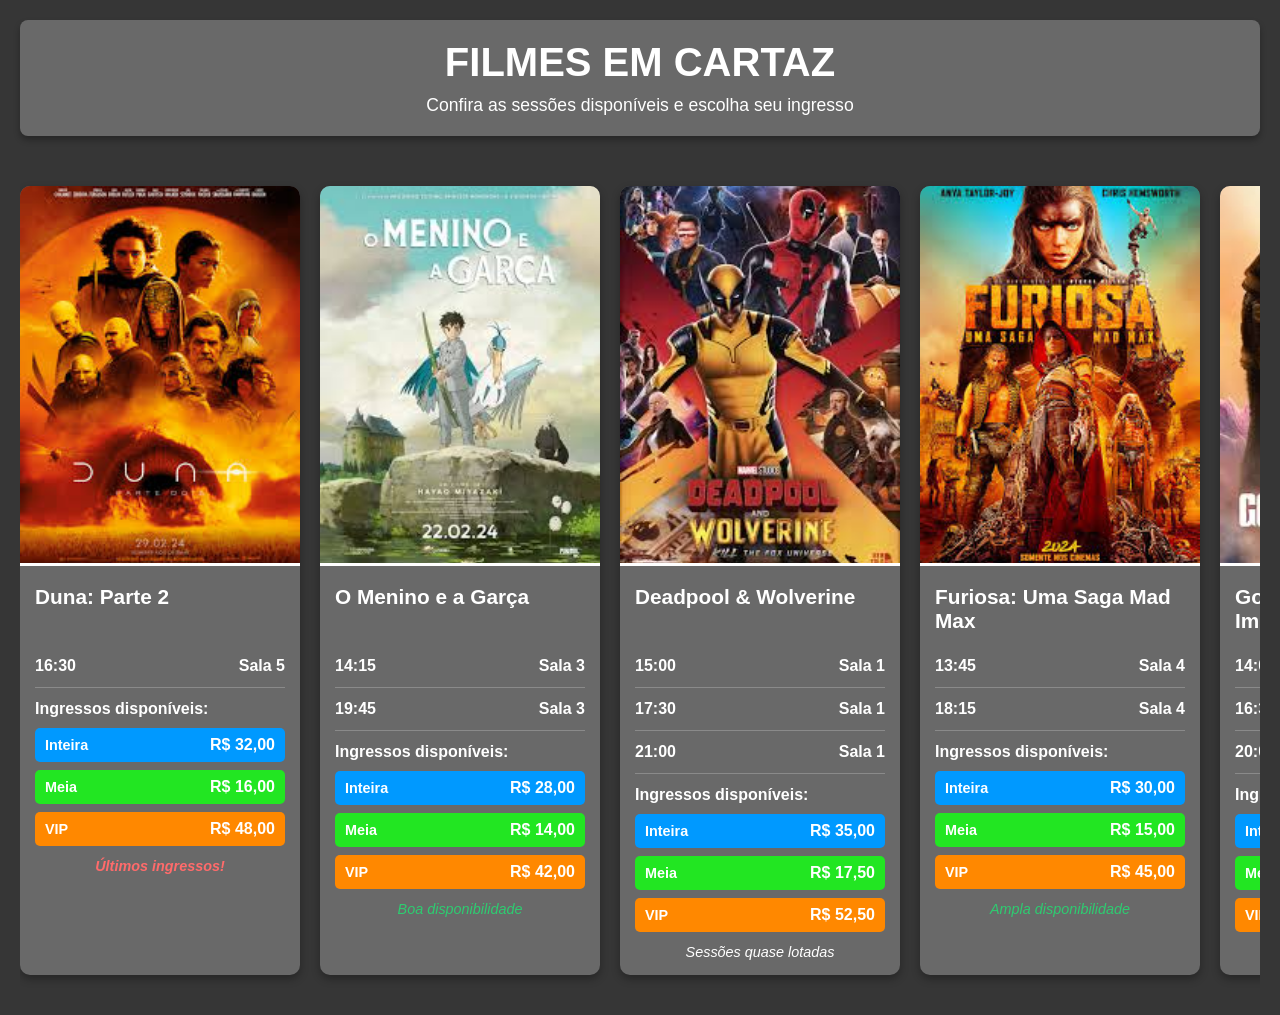
==== index.html @ 804a8ec3 "subindo o codigo front-end" ====
<!DOCTYPE html>
<html lang="pt-BR">
<head>
    <meta charset="UTF-8">
    <meta name="viewport" content="width=device-width, initial-scale=1.0">
    <title>Cinema - Filmes em Cartaz</title>
    <link rel="stylesheet" href="style.css">
</head>
<body>
    <header>
        <h1>FILMES EM CARTAZ</h1>
        <p>Confira as sessões disponíveis e escolha seu ingresso</p>
    </header>

    <div class="filmes-container">
        <!-- Filme 1 -->
        <div class="filme-card">
            <img src="images/duna-parte-2.jpg" alt="Duna Parte 2" class="filme-poster">
            <div class="filme-info">
                <h2 class="filme-titulo">Duna: Parte 2</h2>
                <div class="filme-sessao">
                    <span class="sessao-hora">16:30</span>
                    <span class="sessao-sala">Sala 5</span>
                </div>
                <h3 class="ingressos-titulo">Ingressos disponíveis:</h3>
                <div class="ingressos-lista">
                    <div class="ingresso-item inteira">
                        <span class="ingresso-tipo">Inteira</span>
                        <span class="ingresso-valor">R$ 32,00</span>
                    </div>
                    <div class="ingresso-item meia">
                        <span class="ingresso-tipo">Meia</span>
                        <span class="ingresso-valor">R$ 16,00</span>
                    </div>
                    <div class="ingresso-item vip">
                        <span class="ingresso-tipo">VIP</span>
                        <span class="ingresso-valor">R$ 48,00</span>
                    </div>
                </div>
                <div class="disponibilidade urgente">Últimos ingressos!</div>
            </div>
        </div>

        <!-- Filme 2 -->
        <div class="filme-card">
            <img src="images/o-menino-e-a-garça.jpg" alt="O Menino e a Garça" class="filme-poster">
            <div class="filme-info">
                <h2 class="filme-titulo">O Menino e a Garça</h2>
                <div class="filme-sessao">
                    <span class="sessao-hora">14:15</span>
                    <span class="sessao-sala">Sala 3</span>
                </div>
                <div class="filme-sessao">
                    <span class="sessao-hora">19:45</span>
                    <span class="sessao-sala">Sala 3</span>
                </div>
                <h3 class="ingressos-titulo">Ingressos disponíveis:</h3>
                <div class="ingressos-lista">
                    <div class="ingresso-item inteira">
                        <span class="ingresso-tipo">Inteira</span>
                        <span class="ingresso-valor">R$ 28,00</span>
                    </div>
                    <div class="ingresso-item meia">
                        <span class="ingresso-tipo">Meia</span>
                        <span class="ingresso-valor">R$ 14,00</span>
                    </div>
                    <div class="ingresso-item vip">
                        <span class="ingresso-tipo">VIP</span>
                        <span class="ingresso-valor">R$ 42,00</span>
                    </div>
                </div>
                <div class="disponibilidade boa">Boa disponibilidade</div>
            </div>
        </div>

        <!-- Filme 3 -->
        <div class="filme-card">
            <img src="images/deadpool 3.jpg" alt="Deadpool 3" class="filme-poster">
            <div class="filme-info">
                <h2 class="filme-titulo">Deadpool & Wolverine</h2>
                <div class="filme-sessao">
                    <span class="sessao-hora">15:00</span>
                    <span class="sessao-sala">Sala 1</span>
                </div>
                <div class="filme-sessao">
                    <span class="sessao-hora">17:30</span>
                    <span class="sessao-sala">Sala 1</span>
                </div>
                <div class="filme-sessao">
                    <span class="sessao-hora">21:00</span>
                    <span class="sessao-sala">Sala 1</span>
                </div>
                <h3 class="ingressos-titulo">Ingressos disponíveis:</h3>
                <div class="ingressos-lista">
                    <div class="ingresso-item inteira">
                        <span class="ingresso-tipo">Inteira</span>
                        <span class="ingresso-valor">R$ 35,00</span>
                    </div>
                    <div class="ingresso-item meia">
                        <span class="ingresso-tipo">Meia</span>
                        <span class="ingresso-valor">R$ 17,50</span>
                    </div>
                    <div class="ingresso-item vip">
                        <span class="ingresso-tipo">VIP</span>
                        <span class="ingresso-valor">R$ 52,50</span>
                    </div>
                </div>
                <div class="disponibilidade">Sessões quase lotadas</div>
            </div>
        </div>

        <!-- Filme 4 -->
        <div class="filme-card">
            <img src="images/furiosa.jpg" alt="Furiosa" class="filme-poster">
            <div class="filme-info">
                <h2 class="filme-titulo">Furiosa: Uma Saga Mad Max</h2>
                <div class="filme-sessao">
                    <span class="sessao-hora">13:45</span>
                    <span class="sessao-sala">Sala 4</span>
                </div>
                <div class="filme-sessao">
                    <span class="sessao-hora">18:15</span>
                    <span class="sessao-sala">Sala 4</span>
                </div>
                <h3 class="ingressos-titulo">Ingressos disponíveis:</h3>
                <div class="ingressos-lista">
                    <div class="ingresso-item inteira">
                        <span class="ingresso-tipo">Inteira</span>
                        <span class="ingresso-valor">R$ 30,00</span>
                    </div>
                    <div class="ingresso-item meia">
                        <span class="ingresso-tipo">Meia</span>
                        <span class="ingresso-valor">R$ 15,00</span>
                    </div>
                    <div class="ingresso-item vip">
                        <span class="ingresso-tipo">VIP</span>
                        <span class="ingresso-valor">R$ 45,00</span>
                    </div>
                </div>
                <div class="disponibilidade boa">Ampla disponibilidade</div>
            </div>
        </div>

        <!-- Filme 5 -->
        <div class="filme-card">
            <img src="images/godzilla-e-kong.jpg" alt="Godzilla e Kong" class="filme-poster">
            <div class="filme-info">
                <h2 class="filme-titulo">Godzilla e Kong: O Novo Império</h2>
                <div class="filme-sessao">
                    <span class="sessao-hora">14:00</span>
                    <span class="sessao-sala">Sala 2</span>
                </div>
                <div class="filme-sessao">
                    <span class="sessao-hora">16:30</span>
                    <span class="sessao-sala">Sala 2</span>
                </div>
                <div class="filme-sessao">
                    <span class="sessao-hora">20:00</span>
                    <span class="sessao-sala">Sala 2</span>
                </div>
                <h3 class="ingressos-titulo">Ingressos disponíveis:</h3>
                <div class="ingressos-lista">
                    <div class="ingresso-item inteira">
                        <span class="ingresso-tipo">Inteira</span>
                        <span class="ingresso-valor">R$ 34,00</span>
                    </div>
                    <div class="ingresso-item meia">
                        <span class="ingresso-tipo">Meia</span>
                        <span class="ingresso-valor">R$ 17,00</span>
                    </div>
                    <div class="ingresso-item vip">
                        <span class="ingresso-tipo">VIP</span>
                        <span class="ingresso-valor">R$ 51,00</span>
                    </div>
                </div>
                <div class="disponibilidade">Disponibilidade média</div>
            </div>
        </div>
    </div>
</body>
</html>
---- style.css ----
* {
    margin: 0;
    padding: 0;
    box-sizing: border-box;
    font-family: 'Segoe UI', Tahoma, Geneva, Verdana, sans-serif;
}

body {
    background-color: #363636;
    padding: 20px;
    color: white;
}

header {
    text-align: center;
    margin-bottom: 30px;
    padding: 20px;
    background-color: #696969;
    border-radius: 8px;
    box-shadow: 0 4px 6px rgba(0, 0, 0, 0.3);
    color: white;
}

h1 {
    font-size: 2.5rem;
    margin-bottom: 10px;
}

header p {
    font-size: 1.1rem;
}

.filmes-container {
    display: flex;
    overflow-x: auto;
    gap: 20px;
    padding: 20px 0;
    scrollbar-width: thin;
    scrollbar-color: #ffffff #696969;
}

.filmes-container::-webkit-scrollbar {
    height: 8px;
}

.filmes-container::-webkit-scrollbar-track {
    background: #696969;
    border-radius: 10px;
}

.filmes-container::-webkit-scrollbar-thumb {
    background-color: white;
    border-radius: 10px;
}

.filme-card {
    background-color: #696969;
    border-radius: 10px;
    box-shadow: 0 4px 8px rgba(0, 0, 0, 0.3);
    overflow: hidden;
    width: 280px;
    min-width: 280px;
    transition: transform 0.3s ease;
    color: white;
}

.filme-card:hover {
    transform: translateY(-5px) scale(1.02);
    box-shadow: 0 6px 12px rgba(0, 0, 0, 0.4);
}

.filme-poster {
    width: 100%;
    height: 380px;
    object-fit: cover;
    border-bottom: 3px solid white;
}

.filme-info {
    padding: 15px;
}

.filme-titulo {
    font-size: 1.3rem;
    margin-bottom: 12px;
    min-height: 60px;
}

.filme-sessao {
    display: flex;
    justify-content: space-between;
    margin-bottom: 12px;
    padding-bottom: 12px;
    border-bottom: 1px solid #8a8a8a;
}

.sessao-hora, .sessao-sala {
    font-weight: bold;
}

.sessao-hora {
    color: #ffffff;
}

.sessao-sala {
    color: #ffffff;
}

.ingressos-titulo {
    font-size: 1rem;
    margin-bottom: 10px;
}

.ingressos-lista {
    display: flex;
    flex-direction: column;
    gap: 8px;
}

.ingresso-item {
    display: flex;
    justify-content: space-between;
    align-items: center;
    padding: 8px 10px;
    border-radius: 5px;
    font-weight: bold;
}

.ingresso-tipo {
    font-size: 0.9rem;
}

.ingresso-valor {
    font-size: 1rem;
}

.inteira {
    background-color: #0099ff;
    color: white;
}

.meia {
    background-color: #22e622;
    color: white;
}

.vip {
    background-color: #ff8800;
    color: white;
}

.disponibilidade {
    font-size: 0.9rem;
    margin-top: 12px;
    font-style: italic;
    text-align: center;
}

.urgente {
    color: #ff6b6b;
    font-weight: bold;
}

.boa {
    color: #2ecc71;
}
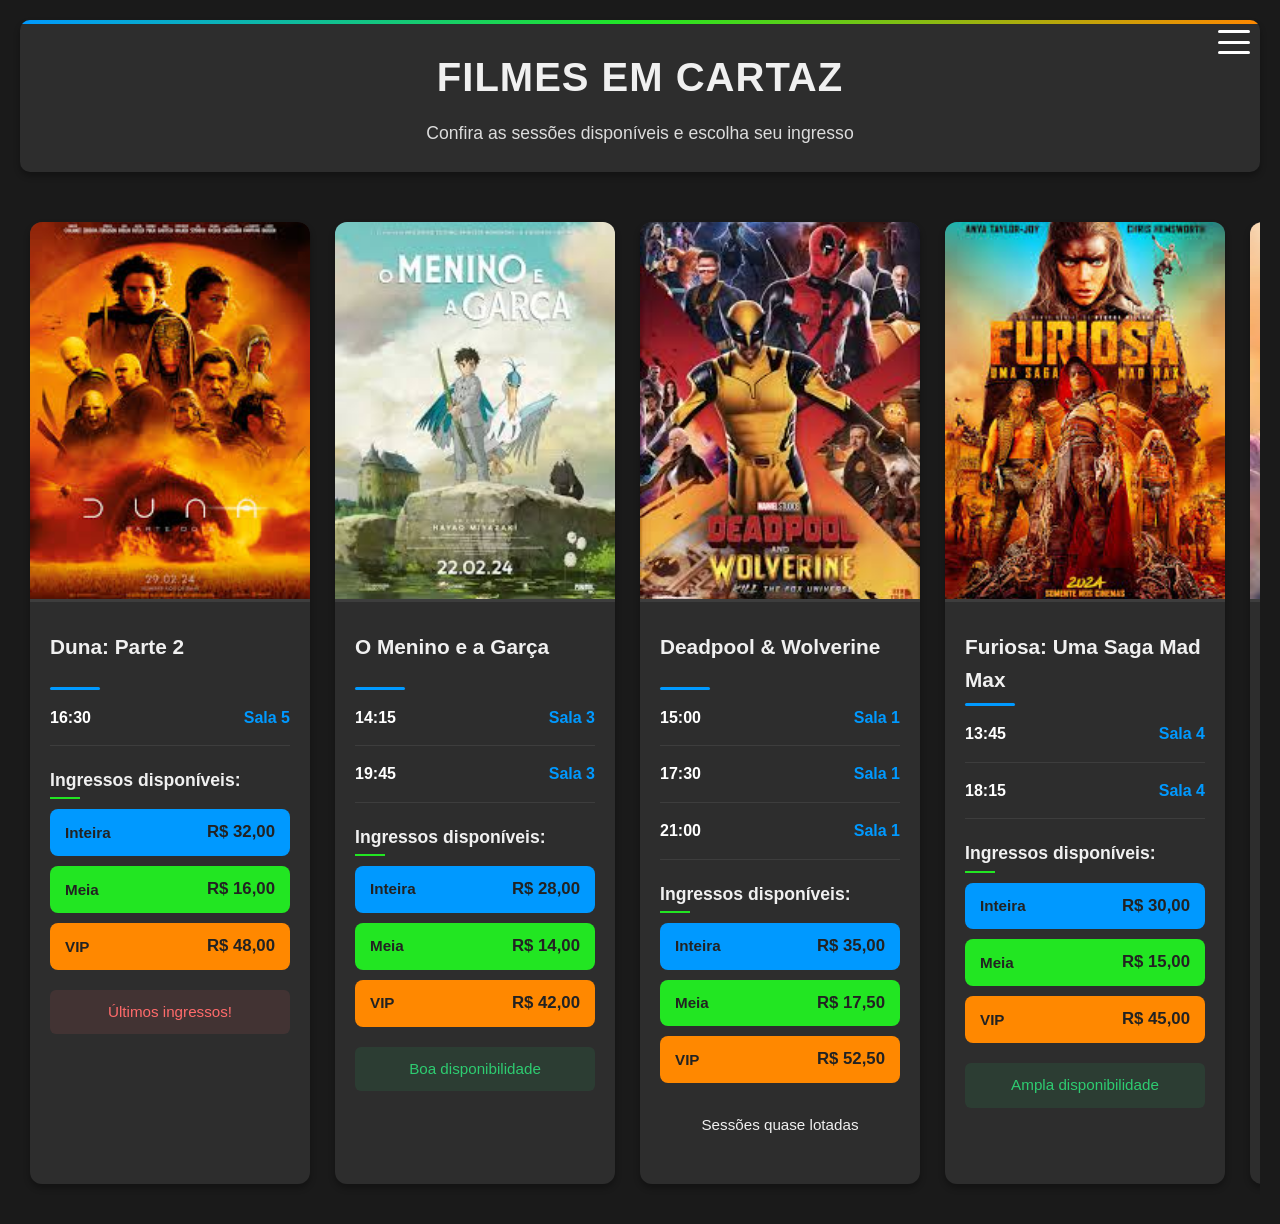
==== commit 817dfcee: "update 1.1" ====
--- a/index.html
+++ b/index.html
@@ -7,6 +7,18 @@
     <link rel="stylesheet" href="style.css">
 </head>
 <body>
+    <!-- Menu de administrador -->
+    <div class="admin-menu">
+        <button class="menu-btn" id="menuBtn">
+            <span></span>
+            <span></span>
+            <span></span>
+        </button>
+        <div class="menu-options" id="menuOptions">
+            <a href="admin.html">Acessar Administração</a>
+        </div>
+    </div>
+
     <header>
         <h1>FILMES EM CARTAZ</h1>
         <p>Confira as sessões disponíveis e escolha seu ingresso</p>
@@ -177,5 +189,23 @@
             </div>
         </div>
     </div>
+
+    <script>
+        // Script para mostrar/esconder o menu de administrador
+        document.getElementById('menuBtn').addEventListener('click', function() {
+            const menuOptions = document.getElementById('menuOptions');
+            menuOptions.classList.toggle('show-menu');
+        });
+        
+        // Fechar o menu quando clicar fora dele
+        document.addEventListener('click', function(event) {
+            const menuBtn = document.getElementById('menuBtn');
+            const menuOptions = document.getElementById('menuOptions');
+            
+            if (!menuBtn.contains(event.target) && !menuOptions.contains(event.target)) {
+                menuOptions.classList.remove('show-menu');
+            }
+        });
+    </script>
 </body>
 </html>
--- a/style.css
+++ b/style.css
@@ -1,42 +1,147 @@
+/* ===== VARIÁVEIS DE CORES ===== */
+:root {
+    --dark-bg: #1a1a1a;
+    --medium-bg: #2d2d2d;
+    --light-bg: #3d3d3d;
+    --highlight: #ffffff;
+    --primary: #0099ff;
+    --secondary: #22e622;
+    --accent: #ff8800;
+    --text-light: #f0f0f0;
+    --text-dark: #222222;
+    --success: #2ecc71;
+    --warning: #ff6b6b;
+    --shadow: 0 4px 6px rgba(0, 0, 0, 0.3);
+}
+
+/* ===== RESET E ESTILOS GERAIS ===== */
 * {
     margin: 0;
     padding: 0;
     box-sizing: border-box;
+}
+
+body {
     font-family: 'Segoe UI', Tahoma, Geneva, Verdana, sans-serif;
-}
-
-body {
-    background-color: #363636;
+    background-color: var(--dark-bg);
+    color: var(--text-light);
+    line-height: 1.6;
     padding: 20px;
-    color: white;
-}
-
+}
+
+/* ===== HEADER ===== */
 header {
     text-align: center;
     margin-bottom: 30px;
-    padding: 20px;
-    background-color: #696969;
-    border-radius: 8px;
-    box-shadow: 0 4px 6px rgba(0, 0, 0, 0.3);
-    color: white;
+    padding: 25px;
+    background-color: var(--medium-bg);
+    border-radius: 10px;
+    box-shadow: var(--shadow);
+    position: relative;
+    overflow: hidden;
+}
+
+header::before {
+    content: '';
+    position: absolute;
+    top: 0;
+    left: 0;
+    width: 100%;
+    height: 4px;
+    background: linear-gradient(90deg, var(--primary), var(--secondary), var(--accent));
 }
 
 h1 {
     font-size: 2.5rem;
     margin-bottom: 10px;
+    font-weight: 700;
+    letter-spacing: 1px;
 }
 
 header p {
     font-size: 1.1rem;
-}
-
+    opacity: 0.9;
+}
+
+/* ===== MENU ADMIN ===== */
+.admin-menu {
+    position: fixed;
+    top: 30px;
+    right: 30px;
+    z-index: 1000;
+}
+
+.menu-btn {
+    display: flex;
+    flex-direction: column;
+    justify-content: space-between;
+    width: 32px;
+    height: 24px;
+    cursor: pointer;
+    background: none;
+    border: none;
+    padding: 0;
+    transition: transform 0.3s ease;
+}
+
+.menu-btn:hover {
+    transform: scale(1.1);
+}
+
+.menu-btn span {
+    display: block;
+    width: 100%;
+    height: 3px;
+    background-color: var(--highlight);
+    transition: all 0.3s ease;
+    border-radius: 3px;
+}
+
+.menu-options {
+    display: none;
+    position: absolute;
+    right: 0;
+    top: 40px;
+    background-color: var(--medium-bg);
+    border-radius: 8px;
+    padding: 10px 0;
+    box-shadow: var(--shadow);
+    min-width: 200px;
+    overflow: hidden;
+    animation: fadeIn 0.3s ease-out;
+}
+
+@keyframes fadeIn {
+    from { opacity: 0; transform: translateY(-10px); }
+    to { opacity: 1; transform: translateY(0); }
+}
+
+.menu-options a {
+    color: var(--text-light);
+    text-decoration: none;
+    display: block;
+    padding: 12px 20px;
+    transition: all 0.2s ease;
+    font-weight: 500;
+}
+
+.menu-options a:hover {
+    background-color: var(--light-bg);
+    padding-left: 25px;
+}
+
+.show-menu {
+    display: block;
+}
+
+/* ===== CONTAINER DE FILMES ===== */
 .filmes-container {
     display: flex;
     overflow-x: auto;
-    gap: 20px;
-    padding: 20px 0;
+    gap: 25px;
+    padding: 20px 10px;
     scrollbar-width: thin;
-    scrollbar-color: #ffffff #696969;
+    scrollbar-color: var(--highlight) var(--medium-bg);
 }
 
 .filmes-container::-webkit-scrollbar {
@@ -44,123 +149,235 @@
 }
 
 .filmes-container::-webkit-scrollbar-track {
-    background: #696969;
+    background: var(--medium-bg);
     border-radius: 10px;
 }
 
 .filmes-container::-webkit-scrollbar-thumb {
-    background-color: white;
+    background-color: var(--highlight);
     border-radius: 10px;
 }
 
+/* ===== CARDS DE FILME ===== */
 .filme-card {
-    background-color: #696969;
-    border-radius: 10px;
-    box-shadow: 0 4px 8px rgba(0, 0, 0, 0.3);
+    background-color: var(--medium-bg);
+    border-radius: 12px;
+    box-shadow: var(--shadow);
     overflow: hidden;
     width: 280px;
     min-width: 280px;
-    transition: transform 0.3s ease;
-    color: white;
+    transition: all 0.3s cubic-bezier(0.25, 0.8, 0.25, 1);
+    position: relative;
 }
 
 .filme-card:hover {
-    transform: translateY(-5px) scale(1.02);
-    box-shadow: 0 6px 12px rgba(0, 0, 0, 0.4);
+    transform: translateY(-8px) scale(1.02);
+    box-shadow: 0 10px 20px rgba(0, 0, 0, 0.4);
+}
+
+.filme-card::after {
+    content: '';
+    position: absolute;
+    bottom: 0;
+    left: 0;
+    width: 100%;
+    height: 5px;
+    background: linear-gradient(90deg, var(--primary), var(--secondary), var(--accent));
+    opacity: 0;
+    transition: opacity 0.3s ease;
+}
+
+.filme-card:hover::after {
+    opacity: 1;
 }
 
 .filme-poster {
     width: 100%;
     height: 380px;
     object-fit: cover;
-    border-bottom: 3px solid white;
+    border-bottom: 3px solid var(--light-bg);
+    transition: transform 0.5s ease;
+}
+
+.filme-card:hover .filme-poster {
+    transform: scale(1.05);
 }
 
 .filme-info {
-    padding: 15px;
+    padding: 20px;
 }
 
 .filme-titulo {
     font-size: 1.3rem;
-    margin-bottom: 12px;
+    margin-bottom: 15px;
     min-height: 60px;
-}
-
+    font-weight: 600;
+    position: relative;
+    padding-bottom: 10px;
+}
+
+.filme-titulo::after {
+    content: '';
+    position: absolute;
+    bottom: 0;
+    left: 0;
+    width: 50px;
+    height: 3px;
+    background-color: var(--primary);
+    border-radius: 3px;
+}
+
+/* ===== SESSÕES ===== */
 .filme-sessao {
     display: flex;
     justify-content: space-between;
-    margin-bottom: 12px;
-    padding-bottom: 12px;
-    border-bottom: 1px solid #8a8a8a;
+    margin-bottom: 15px;
+    padding-bottom: 15px;
+    border-bottom: 1px solid var(--light-bg);
 }
 
 .sessao-hora, .sessao-sala {
-    font-weight: bold;
+    font-weight: 600;
 }
 
 .sessao-hora {
-    color: #ffffff;
+    color: var(--highlight);
 }
 
 .sessao-sala {
-    color: #ffffff;
-}
-
+    color: var(--primary);
+}
+
+/* ===== INGRESSOS ===== */
 .ingressos-titulo {
-    font-size: 1rem;
-    margin-bottom: 10px;
+    font-size: 1.1rem;
+    margin: 20px 0 15px;
+    font-weight: 600;
+    position: relative;
+}
+
+.ingressos-titulo::after {
+    content: '';
+    position: absolute;
+    bottom: -5px;
+    left: 0;
+    width: 30px;
+    height: 2px;
+    background-color: var(--secondary);
 }
 
 .ingressos-lista {
     display: flex;
     flex-direction: column;
-    gap: 8px;
+    gap: 10px;
 }
 
 .ingresso-item {
     display: flex;
     justify-content: space-between;
     align-items: center;
-    padding: 8px 10px;
-    border-radius: 5px;
-    font-weight: bold;
+    padding: 10px 15px;
+    border-radius: 8px;
+    font-weight: 600;
+    transition: transform 0.2s ease;
+}
+
+.ingresso-item:hover {
+    transform: translateX(5px);
 }
 
 .ingresso-tipo {
-    font-size: 0.9rem;
+    font-size: 0.95rem;
 }
 
 .ingresso-valor {
-    font-size: 1rem;
+    font-size: 1.05rem;
 }
 
 .inteira {
-    background-color: #0099ff;
-    color: white;
+    background-color: var(--primary);
+    color: var(--text-dark);
 }
 
 .meia {
-    background-color: #22e622;
-    color: white;
+    background-color: var(--secondary);
+    color: var(--text-dark);
 }
 
 .vip {
-    background-color: #ff8800;
-    color: white;
-}
-
+    background-color: var(--accent);
+    color: var(--text-dark);
+}
+
+/* ===== DISPONIBILIDADE ===== */
 .disponibilidade {
-    font-size: 0.9rem;
-    margin-top: 12px;
-    font-style: italic;
+    font-size: 0.95rem;
+    margin-top: 20px;
+    font-weight: 500;
     text-align: center;
+    padding: 10px;
+    border-radius: 6px;
+    transition: all 0.3s ease;
+}
+
+.disponibilidade:hover {
+    transform: scale(1.02);
 }
 
 .urgente {
-    color: #ff6b6b;
-    font-weight: bold;
+    color: var(--warning);
+    background-color: rgba(255, 107, 107, 0.1);
+    animation: pulse 1.5s infinite;
 }
 
 .boa {
-    color: #2ecc71;
+    color: var(--success);
+    background-color: rgba(46, 204, 113, 0.1);
+}
+
+@keyframes pulse {
+    0% { transform: scale(1); }
+    50% { transform: scale(1.02); }
+    100% { transform: scale(1); }
+}
+
+/* ===== RESPONSIVIDADE ===== */
+@media (max-width: 768px) {
+    .filmes-container {
+        gap: 15px;
+        padding: 15px 5px;
+    }
+    
+    .filme-card {
+        width: 260px;
+        min-width: 260px;
+    }
+    
+    .admin-menu {
+        top: 20px;
+        right: 20px;
+    }
+}
+
+@media (max-width: 480px) {
+    body {
+        padding: 15px;
+    }
+    
+    header {
+        padding: 20px 15px;
+    }
+    
+    h1 {
+        font-size: 2rem;
+    }
+    
+    .filme-card {
+        width: 240px;
+        min-width: 240px;
+    }
+    
+    .filme-poster {
+        height: 340px;
+    }
 }
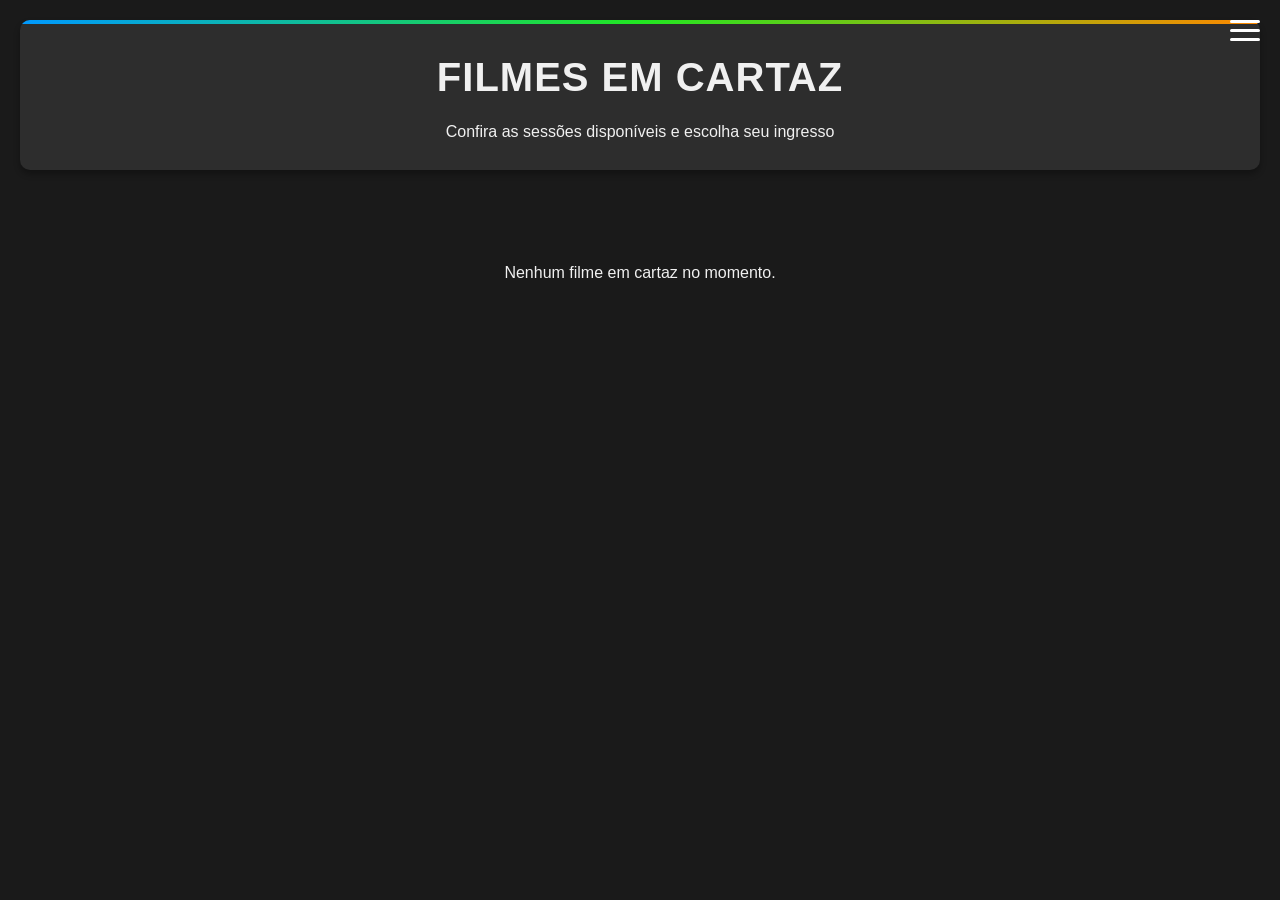
==== commit b7039286: "update 1.2" ====
--- a/index.html
+++ b/index.html
@@ -7,205 +7,180 @@
     <link rel="stylesheet" href="style.css">
 </head>
 <body>
-    <!-- Menu de administrador -->
     <div class="admin-menu">
-        <button class="menu-btn" id="menuBtn">
-            <span></span>
-            <span></span>
-            <span></span>
-        </button>
-        <div class="menu-options" id="menuOptions">
-            <a href="admin.html">Acessar Administração</a>
-        </div>
+    <button class="menu-btn" id="menuBtn">
+        <span></span>
+        <span></span>
+        <span></span>
+    </button>
+    <div class="menu-options" id="menuOptions">
+        <a href="admin.html">Acessar Administração</a>
     </div>
+</div>
 
     <header>
         <h1>FILMES EM CARTAZ</h1>
         <p>Confira as sessões disponíveis e escolha seu ingresso</p>
     </header>
 
-    <div class="filmes-container">
-        <!-- Filme 1 -->
-        <div class="filme-card">
-            <img src="images/duna-parte-2.jpg" alt="Duna Parte 2" class="filme-poster">
-            <div class="filme-info">
-                <h2 class="filme-titulo">Duna: Parte 2</h2>
-                <div class="filme-sessao">
-                    <span class="sessao-hora">16:30</span>
-                    <span class="sessao-sala">Sala 5</span>
+    <div class="filmes-container" id="filmesContainer">
+        <!-- Filmes serão carregados aqui via JavaScript -->
+    </div>
+   
+    <script>
+        document.addEventListener('DOMContentLoaded', function() {
+    // Função principal para carregar filmes
+    function carregarFilmes() {
+        const container = document.getElementById('filmesContainer');
+        const filmesData = JSON.parse(localStorage.getItem('filmesEmCartaz')) || [];
+        
+        container.innerHTML = '';
+        
+        if (filmesData.length === 0) {
+            container.innerHTML = `
+                <div class="sem-filmes">
+                    <p>Nenhum filme em cartaz no momento.</p>
                 </div>
-                <h3 class="ingressos-titulo">Ingressos disponíveis:</h3>
-                <div class="ingressos-lista">
-                    <div class="ingresso-item inteira">
-                        <span class="ingresso-tipo">Inteira</span>
-                        <span class="ingresso-valor">R$ 32,00</span>
+            `;
+            return;
+        }
+        
+        filmesData.forEach(filme => {
+            if (filme.sessoes && filme.sessoes.length > 0) {
+                const card = document.createElement('div');
+                card.className = 'filme-card';
+                card.dataset.id = filme.id;
+                
+                card.innerHTML = `
+                    <button class="btn-remover-filme" title="Remover filme">×</button>
+                    <img src="${filme.imagem}" alt="${filme.nome}" class="filme-poster">
+                    <div class="filme-info">
+                        <h2 class="filme-titulo">${filme.nome}</h2>
+                        ${filme.sessoes.map(sessao => `
+                            <div class="filme-sessao">
+                                <span class="sessao-hora">${sessao.horario}</span>
+                                <span class="sessao-sala">Sala ${sessao.sala}</span>
+                            </div>
+                        `).join('')}
+                        <h3 class="ingressos-titulo">Ingressos disponíveis:</h3>
+                        <div class="ingressos-lista">
+                            ${filme.ingressos.map(ingresso => `
+                                <div class="ingresso-item ${ingresso.tipo}">
+                                    <span class="ingresso-tipo">${ingresso.tipo}</span>
+                                    <span class="ingresso-valor">R$ ${ingresso.valor.toFixed(2)}</span>
+                                </div>
+                            `).join('')}
+                        </div>
                     </div>
-                    <div class="ingresso-item meia">
-                        <span class="ingresso-tipo">Meia</span>
-                        <span class="ingresso-valor">R$ 16,00</span>
-                    </div>
-                    <div class="ingresso-item vip">
-                        <span class="ingresso-tipo">VIP</span>
-                        <span class="ingresso-valor">R$ 48,00</span>
-                    </div>
-                </div>
-                <div class="disponibilidade urgente">Últimos ingressos!</div>
-            </div>
-        </div>
-
-        <!-- Filme 2 -->
-        <div class="filme-card">
-            <img src="images/o-menino-e-a-garça.jpg" alt="O Menino e a Garça" class="filme-poster">
-            <div class="filme-info">
-                <h2 class="filme-titulo">O Menino e a Garça</h2>
-                <div class="filme-sessao">
-                    <span class="sessao-hora">14:15</span>
-                    <span class="sessao-sala">Sala 3</span>
-                </div>
-                <div class="filme-sessao">
-                    <span class="sessao-hora">19:45</span>
-                    <span class="sessao-sala">Sala 3</span>
-                </div>
-                <h3 class="ingressos-titulo">Ingressos disponíveis:</h3>
-                <div class="ingressos-lista">
-                    <div class="ingresso-item inteira">
-                        <span class="ingresso-tipo">Inteira</span>
-                        <span class="ingresso-valor">R$ 28,00</span>
-                    </div>
-                    <div class="ingresso-item meia">
-                        <span class="ingresso-tipo">Meia</span>
-                        <span class="ingresso-valor">R$ 14,00</span>
-                    </div>
-                    <div class="ingresso-item vip">
-                        <span class="ingresso-tipo">VIP</span>
-                        <span class="ingresso-valor">R$ 42,00</span>
-                    </div>
-                </div>
-                <div class="disponibilidade boa">Boa disponibilidade</div>
-            </div>
-        </div>
-
-        <!-- Filme 3 -->
-        <div class="filme-card">
-            <img src="images/deadpool 3.jpg" alt="Deadpool 3" class="filme-poster">
-            <div class="filme-info">
-                <h2 class="filme-titulo">Deadpool & Wolverine</h2>
-                <div class="filme-sessao">
-                    <span class="sessao-hora">15:00</span>
-                    <span class="sessao-sala">Sala 1</span>
-                </div>
-                <div class="filme-sessao">
-                    <span class="sessao-hora">17:30</span>
-                    <span class="sessao-sala">Sala 1</span>
-                </div>
-                <div class="filme-sessao">
-                    <span class="sessao-hora">21:00</span>
-                    <span class="sessao-sala">Sala 1</span>
-                </div>
-                <h3 class="ingressos-titulo">Ingressos disponíveis:</h3>
-                <div class="ingressos-lista">
-                    <div class="ingresso-item inteira">
-                        <span class="ingresso-tipo">Inteira</span>
-                        <span class="ingresso-valor">R$ 35,00</span>
-                    </div>
-                    <div class="ingresso-item meia">
-                        <span class="ingresso-tipo">Meia</span>
-                        <span class="ingresso-valor">R$ 17,50</span>
-                    </div>
-                    <div class="ingresso-item vip">
-                        <span class="ingresso-tipo">VIP</span>
-                        <span class="ingresso-valor">R$ 52,50</span>
-                    </div>
-                </div>
-                <div class="disponibilidade">Sessões quase lotadas</div>
-            </div>
-        </div>
-
-        <!-- Filme 4 -->
-        <div class="filme-card">
-            <img src="images/furiosa.jpg" alt="Furiosa" class="filme-poster">
-            <div class="filme-info">
-                <h2 class="filme-titulo">Furiosa: Uma Saga Mad Max</h2>
-                <div class="filme-sessao">
-                    <span class="sessao-hora">13:45</span>
-                    <span class="sessao-sala">Sala 4</span>
-                </div>
-                <div class="filme-sessao">
-                    <span class="sessao-hora">18:15</span>
-                    <span class="sessao-sala">Sala 4</span>
-                </div>
-                <h3 class="ingressos-titulo">Ingressos disponíveis:</h3>
-                <div class="ingressos-lista">
-                    <div class="ingresso-item inteira">
-                        <span class="ingresso-tipo">Inteira</span>
-                        <span class="ingresso-valor">R$ 30,00</span>
-                    </div>
-                    <div class="ingresso-item meia">
-                        <span class="ingresso-tipo">Meia</span>
-                        <span class="ingresso-valor">R$ 15,00</span>
-                    </div>
-                    <div class="ingresso-item vip">
-                        <span class="ingresso-tipo">VIP</span>
-                        <span class="ingresso-valor">R$ 45,00</span>
-                    </div>
-                </div>
-                <div class="disponibilidade boa">Ampla disponibilidade</div>
-            </div>
-        </div>
-
-        <!-- Filme 5 -->
-        <div class="filme-card">
-            <img src="images/godzilla-e-kong.jpg" alt="Godzilla e Kong" class="filme-poster">
-            <div class="filme-info">
-                <h2 class="filme-titulo">Godzilla e Kong: O Novo Império</h2>
-                <div class="filme-sessao">
-                    <span class="sessao-hora">14:00</span>
-                    <span class="sessao-sala">Sala 2</span>
-                </div>
-                <div class="filme-sessao">
-                    <span class="sessao-hora">16:30</span>
-                    <span class="sessao-sala">Sala 2</span>
-                </div>
-                <div class="filme-sessao">
-                    <span class="sessao-hora">20:00</span>
-                    <span class="sessao-sala">Sala 2</span>
-                </div>
-                <h3 class="ingressos-titulo">Ingressos disponíveis:</h3>
-                <div class="ingressos-lista">
-                    <div class="ingresso-item inteira">
-                        <span class="ingresso-tipo">Inteira</span>
-                        <span class="ingresso-valor">R$ 34,00</span>
-                    </div>
-                    <div class="ingresso-item meia">
-                        <span class="ingresso-tipo">Meia</span>
-                        <span class="ingresso-valor">R$ 17,00</span>
-                    </div>
-                    <div class="ingresso-item vip">
-                        <span class="ingresso-tipo">VIP</span>
-                        <span class="ingresso-valor">R$ 51,00</span>
-                    </div>
-                </div>
-                <div class="disponibilidade">Disponibilidade média</div>
-            </div>
-        </div>
-    </div>
-
-    <script>
-        // Script para mostrar/esconder o menu de administrador
-        document.getElementById('menuBtn').addEventListener('click', function() {
-            const menuOptions = document.getElementById('menuOptions');
-            menuOptions.classList.toggle('show-menu');
+                `;
+                
+                container.appendChild(card);
+            }
         });
         
-        // Fechar o menu quando clicar fora dele
-        document.addEventListener('click', function(event) {
-            const menuBtn = document.getElementById('menuBtn');
-            const menuOptions = document.getElementById('menuOptions');
-            
-            if (!menuBtn.contains(event.target) && !menuOptions.contains(event.target)) {
-                menuOptions.classList.remove('show-menu');
-            }
+        // Configura os eventos de remoção após criar os cards
+        setupRemocaoFilmes();
+    }
+
+    // Função para configurar os eventos de remoção
+    function setupRemocaoFilmes() {
+        document.querySelectorAll('.btn-remover-filme').forEach(btn => {
+            btn.addEventListener('click', function(e) {
+                e.stopPropagation();
+                const filmeCard = this.closest('.filme-card');
+                const filmeId = filmeCard.dataset.id;
+                const filmeNome = filmeCard.querySelector('.filme-titulo').textContent;
+                
+                if (confirm(`Tem certeza que deseja remover "${filmeNome}" e todas as suas sessões?`)) {
+                    removerFilme(filmeId);
+                }
+            });
         });
+    }
+
+    // Função para remover filme do sistema
+    function removerFilme(id) {
+        // Obter dados atuais
+        let filmes = JSON.parse(localStorage.getItem('filmes')) || [];
+        let sessoes = JSON.parse(localStorage.getItem('sessoes')) || [];
+        let ingressos = JSON.parse(localStorage.getItem('ingressos')) || [];
+        
+        // Remover o filme
+        filmes = filmes.filter(filme => filme.id !== id);
+        
+        // Remover sessões relacionadas
+        const sessoesParaRemover = sessoes.filter(sessao => sessao.filmeId === id);
+        sessoes = sessoes.filter(sessao => sessao.filmeId !== id);
+        
+        // Remover ingressos relacionados
+        const idsSessoes = sessoesParaRemover.map(s => s.id);
+        ingressos = ingressos.filter(ingresso => !idsSessoes.includes(ingresso.sessaoId));
+        
+        // Atualizar localStorage
+        localStorage.setItem('filmes', JSON.stringify(filmes));
+        localStorage.setItem('sessoes', JSON.stringify(sessoes));
+        localStorage.setItem('ingressos', JSON.stringify(ingressos));
+        
+        // Atualizar filmes em cartaz
+        atualizarFilmesEmCartaz();
+        
+        // Recarregar a exibição
+        carregarFilmes();
+    }
+
+    // Função para atualizar filmes em cartaz
+    function atualizarFilmesEmCartaz() {
+        const filmes = JSON.parse(localStorage.getItem('filmes')) || [];
+        const sessoes = JSON.parse(localStorage.getItem('sessoes')) || [];
+        const ingressos = JSON.parse(localStorage.getItem('ingressos')) || [];
+        
+        const filmesAtualizados = filmes.map(filme => {
+            return {
+                ...filme,
+                sessoes: sessoes.filter(s => s.filmeId === filme.id),
+                ingressos: ingressos.filter(i => {
+                    const sessao = sessoes.find(s => s.id === i.sessaoId);
+                    return sessao && sessao.filmeId === filme.id;
+                })
+            };
+        });
+        
+        localStorage.setItem('filmesEmCartaz', JSON.stringify(filmesAtualizados));
+    }
+
+    // Inicialização
+    carregarFilmes();
+    
+    // Atualizar quando houver mudanças em outras abas
+    window.addEventListener('storage', function() {
+        carregarFilmes();
+    });
+});
+// Menu de Administração
+document.addEventListener('DOMContentLoaded', function() {
+    const menuBtn = document.getElementById('menuBtn');
+    const menuOptions = document.getElementById('menuOptions');
+
+    // Abrir/fechar menu
+    menuBtn.addEventListener('click', function(e) {
+        e.stopPropagation();
+        menuOptions.classList.toggle('show');
+    });
+
+    // Fechar menu ao clicar fora
+    document.addEventListener('click', function(e) {
+        if (!menuOptions.contains(e.target) && e.target !== menuBtn) {
+            menuOptions.classList.remove('show');
+        }
+    });
+
+    // Fechar menu ao rolar
+    window.addEventListener('scroll', function() {
+        menuOptions.classList.remove('show');
+    });
+
+    // ... (mantenha o resto do seu código)
+});
     </script>
 </body>
-</html>+</html>
--- a/style.css
+++ b/style.css
@@ -58,11 +58,6 @@
     letter-spacing: 1px;
 }
 
-header p {
-    font-size: 1.1rem;
-    opacity: 0.9;
-}
-
 /* ===== MENU ADMIN ===== */
 .admin-menu {
     position: fixed;
@@ -108,6 +103,10 @@
     box-shadow: var(--shadow);
     min-width: 200px;
     overflow: hidden;
+}
+
+.menu-options.active {
+    display: block;
     animation: fadeIn 0.3s ease-out;
 }
 
@@ -130,32 +129,12 @@
     padding-left: 25px;
 }
 
-.show-menu {
-    display: block;
-}
-
 /* ===== CONTAINER DE FILMES ===== */
 .filmes-container {
-    display: flex;
-    overflow-x: auto;
+    display: grid;
+    grid-template-columns: repeat(auto-fill, minmax(300px, 1fr));
     gap: 25px;
-    padding: 20px 10px;
-    scrollbar-width: thin;
-    scrollbar-color: var(--highlight) var(--medium-bg);
-}
-
-.filmes-container::-webkit-scrollbar {
-    height: 8px;
-}
-
-.filmes-container::-webkit-scrollbar-track {
-    background: var(--medium-bg);
-    border-radius: 10px;
-}
-
-.filmes-container::-webkit-scrollbar-thumb {
-    background-color: var(--highlight);
-    border-radius: 10px;
+    padding: 20px;
 }
 
 /* ===== CARDS DE FILME ===== */
@@ -164,43 +143,17 @@
     border-radius: 12px;
     box-shadow: var(--shadow);
     overflow: hidden;
-    width: 280px;
-    min-width: 280px;
-    transition: all 0.3s cubic-bezier(0.25, 0.8, 0.25, 1);
-    position: relative;
+    transition: transform 0.3s ease;
 }
 
 .filme-card:hover {
-    transform: translateY(-8px) scale(1.02);
-    box-shadow: 0 10px 20px rgba(0, 0, 0, 0.4);
-}
-
-.filme-card::after {
-    content: '';
-    position: absolute;
-    bottom: 0;
-    left: 0;
-    width: 100%;
-    height: 5px;
-    background: linear-gradient(90deg, var(--primary), var(--secondary), var(--accent));
-    opacity: 0;
-    transition: opacity 0.3s ease;
-}
-
-.filme-card:hover::after {
-    opacity: 1;
+    transform: translateY(-5px);
 }
 
 .filme-poster {
     width: 100%;
-    height: 380px;
+    height: 400px;
     object-fit: cover;
-    border-bottom: 3px solid var(--light-bg);
-    transition: transform 0.5s ease;
-}
-
-.filme-card:hover .filme-poster {
-    transform: scale(1.05);
 }
 
 .filme-info {
@@ -210,24 +163,10 @@
 .filme-titulo {
     font-size: 1.3rem;
     margin-bottom: 15px;
-    min-height: 60px;
     font-weight: 600;
-    position: relative;
-    padding-bottom: 10px;
-}
-
-.filme-titulo::after {
-    content: '';
-    position: absolute;
-    bottom: 0;
-    left: 0;
-    width: 50px;
-    height: 3px;
-    background-color: var(--primary);
-    border-radius: 3px;
-}
-
-/* ===== SESSÕES ===== */
+}
+
+/* ===== SESSÕES E INGRESSOS ===== */
 .filme-sessao {
     display: flex;
     justify-content: space-between;
@@ -236,40 +175,11 @@
     border-bottom: 1px solid var(--light-bg);
 }
 
-.sessao-hora, .sessao-sala {
-    font-weight: 600;
-}
-
-.sessao-hora {
-    color: var(--highlight);
-}
-
-.sessao-sala {
-    color: var(--primary);
-}
-
-/* ===== INGRESSOS ===== */
-.ingressos-titulo {
-    font-size: 1.1rem;
-    margin: 20px 0 15px;
-    font-weight: 600;
-    position: relative;
-}
-
-.ingressos-titulo::after {
-    content: '';
-    position: absolute;
-    bottom: -5px;
-    left: 0;
-    width: 30px;
-    height: 2px;
-    background-color: var(--secondary);
-}
-
 .ingressos-lista {
     display: flex;
     flex-direction: column;
     gap: 10px;
+    margin-top: 15px;
 }
 
 .ingresso-item {
@@ -279,19 +189,6 @@
     padding: 10px 15px;
     border-radius: 8px;
     font-weight: 600;
-    transition: transform 0.2s ease;
-}
-
-.ingresso-item:hover {
-    transform: translateX(5px);
-}
-
-.ingresso-tipo {
-    font-size: 0.95rem;
-}
-
-.ingresso-valor {
-    font-size: 1.05rem;
 }
 
 .inteira {
@@ -309,53 +206,33 @@
     color: var(--text-dark);
 }
 
-/* ===== DISPONIBILIDADE ===== */
-.disponibilidade {
-    font-size: 0.95rem;
-    margin-top: 20px;
-    font-weight: 500;
+/* ===== BOTÃO REMOVER ===== */
+.btn-remover {
+    background-color: var(--warning);
+    color: white;
+    border: none;
+    padding: 5px 10px;
+    border-radius: 4px;
+    cursor: pointer;
+    margin-left: 10px;
+}
+
+/* ===== MENSAGENS ===== */
+.sem-filmes {
+    grid-column: 1 / -1;
     text-align: center;
-    padding: 10px;
-    border-radius: 6px;
-    transition: all 0.3s ease;
-}
-
-.disponibilidade:hover {
-    transform: scale(1.02);
-}
-
-.urgente {
-    color: var(--warning);
-    background-color: rgba(255, 107, 107, 0.1);
-    animation: pulse 1.5s infinite;
-}
-
-.boa {
-    color: var(--success);
-    background-color: rgba(46, 204, 113, 0.1);
-}
-
-@keyframes pulse {
-    0% { transform: scale(1); }
-    50% { transform: scale(1.02); }
-    100% { transform: scale(1); }
+    padding: 40px;
+    color: var(--text-light);
 }
 
 /* ===== RESPONSIVIDADE ===== */
 @media (max-width: 768px) {
     .filmes-container {
-        gap: 15px;
-        padding: 15px 5px;
+        grid-template-columns: repeat(auto-fill, minmax(250px, 1fr));
     }
     
-    .filme-card {
-        width: 260px;
-        min-width: 260px;
-    }
-    
-    .admin-menu {
-        top: 20px;
-        right: 20px;
+    .filme-poster {
+        height: 350px;
     }
 }
 
@@ -364,20 +241,179 @@
         padding: 15px;
     }
     
-    header {
-        padding: 20px 15px;
+    .filme-card {
+        min-width: 100%;
     }
-    
-    h1 {
-        font-size: 2rem;
-    }
-    
-    .filme-card {
-        width: 240px;
-        min-width: 240px;
-    }
-    
-    .filme-poster {
-        height: 340px;
-    }
+}
+/* Botão de remover filme */
+.btn-remover-filme {
+    position: absolute;
+    top: 15px;
+    right: 15px;
+    background-color: var(--warning);
+    color: white;
+    border: none;
+    width: 30px;
+    height: 30px;
+    border-radius: 50%;
+    display: flex;
+    align-items: center;
+    justify-content: center;
+    cursor: pointer;
+    opacity: 0;
+    transition: opacity 0.3s ease;
+    z-index: 2;
+}
+
+.filme-card:hover .btn-remover-filme {
+    opacity: 1;
+}
+
+.btn-remover-filme:hover {
+    background-color: #e53935;
+    transform: scale(1.1);
+}
+
+/* Modal de confirmação */
+.modal-remover {
+    display: none;
+    position: fixed;
+    top: 0;
+    left: 0;
+    width: 100%;
+    height: 100%;
+    background-color: rgba(0,0,0,0.7);
+    z-index: 1000;
+    justify-content: center;
+    align-items: center;
+}
+
+.modal-conteudo {
+    background-color: var(--medium-bg);
+    padding: 25px;
+    border-radius: 10px;
+    max-width: 400px;
+    text-align: center;
+    box-shadow: var(--shadow);
+}
+
+.modal-botoes {
+    display: flex;
+    justify-content: center;
+    gap: 15px;
+    margin-top: 20px;
+}
+
+.modal-btn {
+    padding: 8px 20px;
+    border: none;
+    border-radius: 5px;
+    cursor: pointer;
+    font-weight: 600;
+}
+
+.modal-btn.confirmar {
+    background-color: var(--warning);
+    color: white;
+}
+
+.modal-btn.cancelar {
+    background-color: var(--light-bg);
+    color: var(--text-light);
+}
+/* Botão de remover filme */
+.btn-remover-filme {
+    position: absolute;
+    top: 15px;
+    right: 15px;
+    background-color: #ff6b6b;
+    color: white;
+    border: none;
+    width: 30px;
+    height: 30px;
+    border-radius: 50%;
+    display: flex;
+    align-items: center;
+    justify-content: center;
+    cursor: pointer;
+    font-size: 18px;
+    font-weight: bold;
+    z-index: 2;
+    opacity: 0;
+    transition: opacity 0.3s ease, transform 0.2s ease;
+}
+
+.filme-card {
+    position: relative;
+    /* Mantenha seus outros estilos de filme-card */
+}
+
+.filme-card:hover .btn-remover-filme {
+    opacity: 1;
+}
+
+.btn-remover-filme:hover {
+    background-color: #ff4757;
+    transform: scale(1.1);
+}
+/* Menu de Administração */
+.admin-menu {
+    position: fixed;
+    top: 20px;
+    right: 20px;
+    z-index: 1000;
+}
+
+.menu-btn {
+    display: flex;
+    flex-direction: column;
+    justify-content: space-between;
+    width: 30px;
+    height: 21px;
+    background: none;
+    border: none;
+    cursor: pointer;
+    padding: 0;
+}
+
+.menu-btn span {
+    display: block;
+    width: 100%;
+    height: 3px;
+    background-color: white;
+    transition: all 0.3s ease;
+}
+
+.menu-options {
+    display: none;
+    position: absolute;
+    right: 0;
+    top: 35px;
+    background-color: #2d2d2d;
+    border-radius: 5px;
+    box-shadow: 0 4px 8px rgba(0,0,0,0.2);
+    min-width: 180px;
+    overflow: hidden;
+}
+
+.menu-options a {
+    display: block;
+    padding: 12px 20px;
+    color: white;
+    text-decoration: none;
+    transition: background-color 0.2s;
+}
+
+.menu-options a:hover {
+    background-color: #3d3d3d;
+}
+
+.menu-options.show {
+    display: block;
+    animation: fadeIn 0.3s;
+}
+
+@keyframes fadeIn {
+    from { opacity: 0; transform: translateY(-10px); }
+    to { opacity: 1; transform: translateY(0); }
 }
